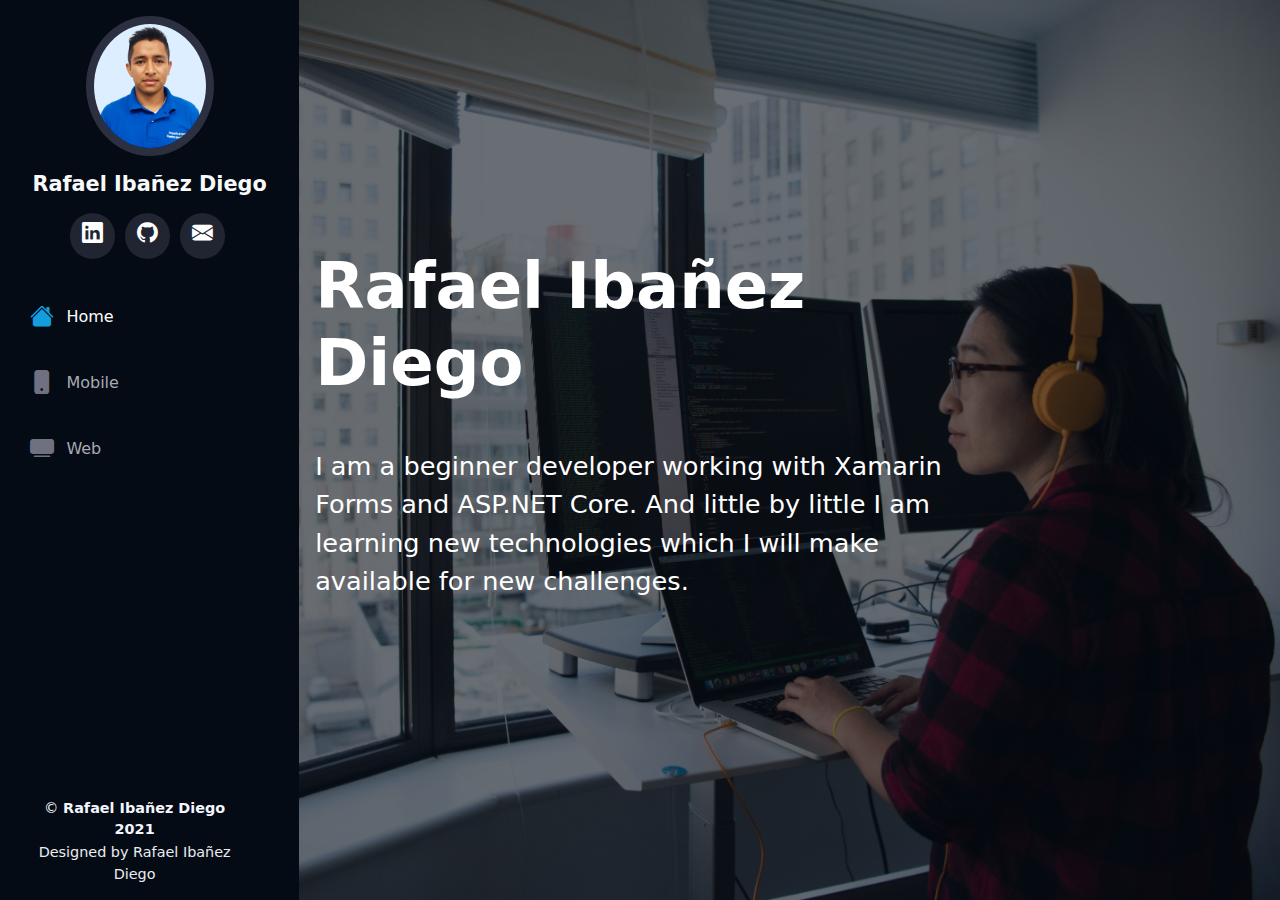
==== index.html @ 7d784d03 "first commit to m digital repository" ====
<!DOCTYPE html>
<html lang="en">

<head>
  <meta charset="UTF-8">
  <meta http-equiv="X-UA-Compatible" content="IE=edge">
  <meta name="viewport" content="width=device-width, initial-scale=1.0">
  <title>Rafael ID</title>

  <!-- CSS CDN -->
  <link rel="stylesheet" href="https://cdn.jsdelivr.net/npm/bootstrap-icons@1.3.0/font/bootstrap-icons.css">
  <!-- local css files -->
  <link rel="stylesheet" href="bootstrap-5/css/bootstrap.css">
  <link rel="stylesheet" href="/css/main.css">
  <link rel="stylesheet" href="/css/responsive.css">



</head>

<body>
  <header id="header">

    <i class="bi bi-list mobile-nav-toggle d-xl-none"></i>
    <div class="d-flex flex-column">
      <div class="profile">
        <img src="img/me.png" alt="" class="img-fluid rounded-circle">
        <h1 class="text-light">Rafael Ibañez Diego</h1>
        <div class="social-links mt-3 text-center">
          <a href="#" class="linkedin"><i class="bi bi-linkedin"></i></a>
          <a href="#" class="github"><i class="bi bi-github"></i></a>
          <a href="#" class="mail"><i class="bi bi-envelope-fill"></i></a>
        </div>
      </div>

      <nav id="navbar" class="nav-menu navbar">
        <ul>
          <li><a href="index.html" class="nav-link scrollto active"><i class="bi bi-house-fill"></i><span
                class="my-auto">Home</span></a></li>
          <li><a href="mobile.html" class="nav-link scrollto"><i class="bi bi-phone-fill"></i><span
                class="align-middle">Mobile</span></a></li>
          <li><a href="web.html" class="nav-link scrollto"><i class="bi bi-tv-fill"></i>Web</a></li>
        </ul>
      </nav>
    </div>
  </header>

  <main id="main">
    <section id="hero" class="d-flex flex-column justify-content-center align-items-start">
      <div class="hero-container col-md-8 col-sm-12">
        <h1>Rafael Ibañez Diego</h1>
        <p>I am a beginner developer working with Xamarin Forms and ASP.NET Core. 
          And little by little I am learning new technologies which I will make available for new challenges.</p>
      </div>
    </section>
  </main>
  <!-- <main id="main" class="hero bg-danger my-auto">
    <section class=" col-lg-7 | d-flex flex-column justify-content-center pt-4 pt-lg-0 order-1 order-lg-1">
      <div class="hero-container">
        <h1>Rafael Ibañez Diego</h1>
        <p>I am a beginner developer working with Xamarin Forms and ASP.NET Core. 
          And little by little I am learning new technologies which I will make available for new challenges.</p>
      </div>
    </section>
  </main> -->



  <footer id="footer">
    <div class="container">
      <div class="copyright"> &copy; <strong>Rafael Ibañez Diego 2021</strong></div>
      <div class="credits">Designed by Rafael Ibañez Diego</div>
    </div>
  </footer>


  <!-- scripts zone -->
  <script src="js/jquery-3.5.1.min.js"></script>
  <script src="bootstrap-5/js/bootstrap.js"></script>
  <script src="js/main.js"></script>
</body>

</html>
---- css/main.css ----
@charset "UTF-8";


/* ----------------------- general ----------------------- s*/
main{
    margin-left: 18.7em;
}

section{
    padding: 2em 1em;
    overflow: hidden;
}
.section-bg{
    background: #f5f8fd;
}
/* ----------------------- header ----------------------- */
#header{
    position: fixed;
    top: 0;
    bottom: 0;
    left: 0;
    width: 18.7em;
    transition: all ease-in-out 0.5s;
    z-index: 9997;
    transition: all 0.5s;
    padding: 0 1em;
    background: #040b14;
    overflow-y: auto;
}

#header .profile img{
    margin: 1em auto;
    display: block;
    width: 8em;
    border: 0.5em solid #2c2f3f;
}

#header .profile h1{
    font-size: 1.3em;
    margin: 0;
    padding: 0;
    font-weight: 600;
    -moz-text-align-last: center;
    text-align-last: center;
}

#header .profile .social-links a{
    font-size: 1.3em;
    display: inline-block;
    background-color: #212431;
    color: #fff;
    line-height: 1;
    padding: 0.5em 0;
    margin-right: 0.2em;
    border-radius: 50%;
    text-align: center;
    width: 2.2em;
    height: 2.2em;
    transition: 0.3s;
}

#header .profile .social-links a:hover{
    background: #149ddd;
    text-decoration: none;
    transform: scale(1.2);
}

/* ----------------------- Menu ----------------------- */
.nav-menu{
    padding: 1.8em 0 0 0;
}

.nav-menu *{
    margin: 0;
    padding: 0;
    list-style: none;
}

.nav-menu > ul > li{
    position: relative;
    white-space: nowrap;
}
.nav-menu a{
    display: flex;
    align-items: center;
    color: #a8a9b4;
    padding: 0.7em 0.9em;
    margin-bottom: 0.5em;
    transition: 0.3s;
    font-size: 1em;
}

.nav-menu a i{
    font-size: 1.5em;
    padding-right: 0.5em;
    color: #6f7180;
}

.nav-menu a:hover, .nav-menu .active, .nav-menu li:hover > a{
    text-decoration: none;
    color: #fff;
}

.nav-menu a:hover i, .nav-menu .active i, .nav-menu li:hover > a i{
    color: #149ddd;
}

/* ----------------------- Mobile navigation ----------------------- */
.mobile-nav-toggle{
    position: fixed;
    right: 0.5em;
    top: 0.5em;
    z-index: 9998;
    border: 0;
    font-size: 1.4em;
    transition: all 0.4s;
    outline: none !important;
    background-color: #149ddd;
    color: #fff;
    width: 2em;
    height: 2em;
    display: inline-flex;
    align-items: center;
    justify-content: center;
    line-height: 0;
    border-radius: 50px;
    cursor: pointer;
}

.mobile-nav-active {
    overflow: hidden;
}

.mobile-nav-active  #header{
    left: 0;
}

/* ----------------------- footer ----------------------- */
#footer{
    padding: 1em;
    color: #f4f6fd;
    font-size: 0.9em;
    position: fixed;
    left: 0;
    bottom: 0;
    width: 18.7em;
    z-index: 9999;
    background: #040b14;
}

#footer .copyright{
   text-align: center;  
}

#footer .credits{
    padding-top: 0.1em;
    text-align: center;
    font-size: 0.8;
    color: #eaebf0;
}

#hero{
    width: 100%;
    height: 100vh;
    background: url('../img/hero-bg.jpg') top center;
    background-size: cover;
}

#hero::before{
    content: "";
    background: rgba(5, 13, 24, 0.6);
    position: absolute;
    bottom: 0;
    top: 0;
    left: 0;
    right: 0;
    z-index: 1;
}

#hero .hero-container{
    position: relative;
    z-index: 2;
    min-width: 300px;
}

#hero h1{
    margin: 0 0 0.7em 0;
    font-size: 4em;
    font-weight: 700;
    color: #fff;
}

#hero p{
    color: #fff;
    margin-bottom: 2em;
    font-size: 1.6em;
}

/* ----------------------- portfolio  breadcrums----------------------- */
.portfolio .portfolio-item{
    margin-bottom: 1em;
}
.portfolio .portfolio-filters{
    margin: 0 auto 2.1em auto;
    list-style: none;
    text-align: center;
    background: #fff;
    border-radius: 3.1em;
    padding: 0.1em 1em;
}

.portfolio .portfolio-filters li{
    cursor: pointer;
    display: inline-block;
    padding: 0.6em 1em 0.5em 1em;
    font-size: 0.8em;
    font-weight: 600;
    line-height: 1;
    text-transform: uppercase;
    color: #272829;
    margin-bottom: 0.3em;
    transition: all 0.3s ease-in-out;
}

.portfolio .portfolio-filters li:hover, .portfolio .portfolio-filters li.filter-active{
    color: #149ddd;
}

/* ----------------------- portfolio contaier and items----------------------- */


.bg-card{
    background: rgba(39, 40, 41, 0.6);
}



.portfolio-item img{
 width: auto;  
 height: 15vw;
 object-fit:cover; 
}
.portfolio-item .item-desc{
    padding: 0;
}
---- css/responsive.css ----
@charset "UTF-8";

@media only screen and (max-width: 1199px){
    #header{
        left: -18.7em;
    }

    main{
        margin-left: 0;
    }

    #footer{
        position: absolute;
        width:auto;
        padding-right: 1.2em 1em;
        top: auto;
        right: 0;
        bottom: 0;
        left: 0;

    }

    .portfolio .portfolio-item{
        width: 50%;
        height: 30vw;
    }

    .portfolio-item img{
        width: 100%;  
        height: 30vw;
        object-fit:cover; 
    }
}

@media only screen and (min-width: 1024px){
    #hero{
        background-attachment: fixed;
    }

   

}

@media only screen and (max-width: 768px){
    #hero h1{
        font-size: 1.7em;
        line-height: 2.2em;
    }

    #hero h2 {
        font-size: 1em;
        line-height: 1.5em;
        margin-bottom: 1.8em;
    }

    .portfolio .portfolio-item{
        width: auto;
        height: 50vw;
        margin-top: 1em;
        margin-right: 1em;
    }

    .portfolio-item img{
        width: 100%;  
        height: 50vw;
        object-fit:cover; 
    }
   
}
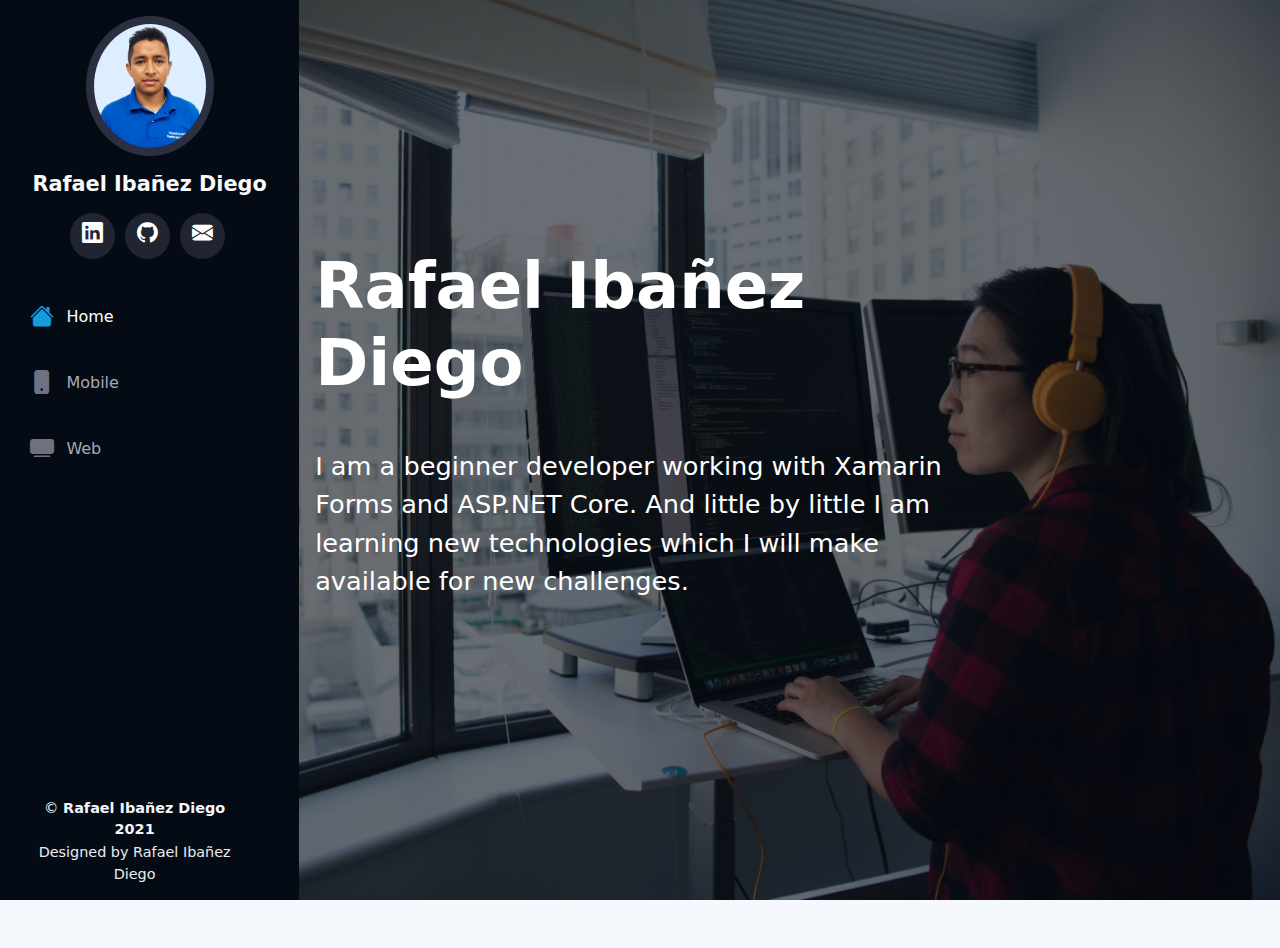
==== commit a25ef744: "create cards to present mobile and web proyects" ====
--- a/index.html
+++ b/index.html
@@ -10,7 +10,7 @@
   <!-- CSS CDN -->
   <link rel="stylesheet" href="https://cdn.jsdelivr.net/npm/bootstrap-icons@1.3.0/font/bootstrap-icons.css">
   <!-- local css files -->
-  <link rel="stylesheet" href="bootstrap-5/css/bootstrap.css">
+  <link rel="stylesheet" href="/vendor/bootstrap-5/css/bootstrap.css">
   <link rel="stylesheet" href="/css/main.css">
   <link rel="stylesheet" href="/css/responsive.css">
 
--- a/css/main.css
+++ b/css/main.css
@@ -1,18 +1,19 @@
 
 @charset "UTF-8";
 
-
+body{
+    
+    background: #f5f8fd;
+}
 /* ----------------------- general ----------------------- s*/
 main{
     margin-left: 18.7em;
+    margin-bottom: 3em;
 }
 
 section{
     padding: 2em 1em;
     overflow: hidden;
-}
-.section-bg{
-    background: #f5f8fd;
 }
 /* ----------------------- header ----------------------- */
 #header{
@@ -244,4 +245,3 @@
 .portfolio-item .item-desc{
     padding: 0;
 }
-
--- a/css/responsive.css
+++ b/css/responsive.css
@@ -30,6 +30,16 @@
         height: 30vw;
         object-fit:cover; 
     }
+
+    #appContainer{
+        padding-right: auto;
+        padding-left: auto;
+    }
+
+    .app-card-container  .app-card{
+        width: 48%;
+        margin-bottom: 2em;
+      }
 }
 
 @media only screen and (min-width: 1024px){
@@ -37,9 +47,16 @@
         background-attachment: fixed;
     }
 
+    #appContainer{
+        padding-right: auto;
+        padding-left: auto;
+    }
+
    
+    
+}
 
-}
+
 
 @media only screen and (max-width: 768px){
     #hero h1{
@@ -65,6 +82,14 @@
         height: 50vw;
         object-fit:cover; 
     }
-   
+    #appContainer{
+        padding-right: auto;
+        padding-left: auto;
+    }
+
+    .app-card-container  .app-card{
+        width: 100%;
+        margin-bottom: 2em;
+      }
 }
 
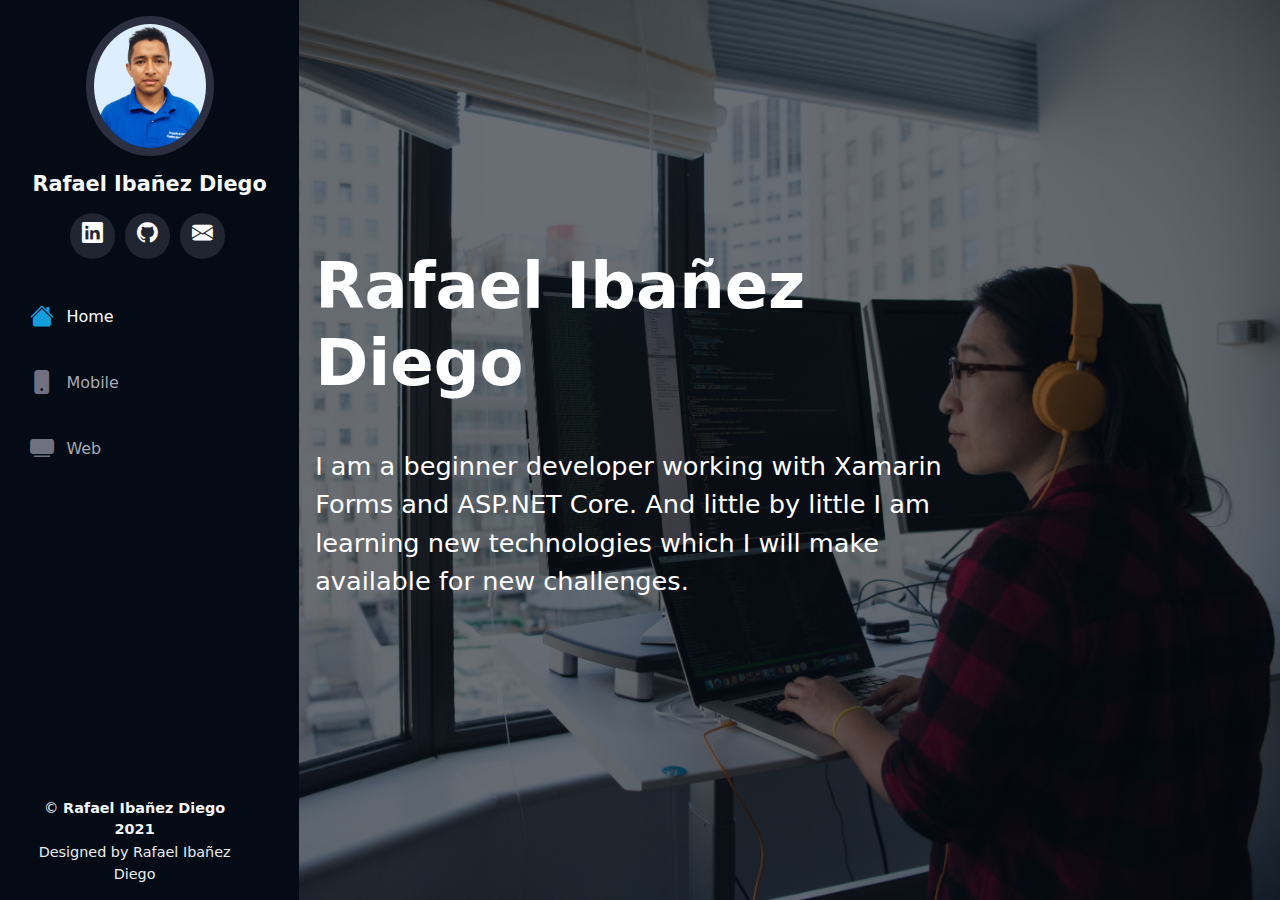
==== commit 0a27a726: "add realimages for web and mobile proyects, add url to social icons" ====
--- a/index.html
+++ b/index.html
@@ -8,11 +8,12 @@
   <title>Rafael ID</title>
 
   <!-- CSS CDN -->
+  <link href="https://cdn.jsdelivr.net/npm/bootstrap@5.0.0-beta2/dist/css/bootstrap.min.css" rel="stylesheet" integrity="sha384-BmbxuPwQa2lc/FVzBcNJ7UAyJxM6wuqIj61tLrc4wSX0szH/Ev+nYRRuWlolflfl" crossorigin="anonymous">
   <link rel="stylesheet" href="https://cdn.jsdelivr.net/npm/bootstrap-icons@1.3.0/font/bootstrap-icons.css">
   <!-- local css files -->
-  <link rel="stylesheet" href="/vendor/bootstrap-5/css/bootstrap.css">
-  <link rel="stylesheet" href="/css/main.css">
-  <link rel="stylesheet" href="/css/responsive.css">
+  <link rel="stylesheet" href="vendor/bootstrap-5/css/bootstrap.css">
+  <link rel="stylesheet" href="css/main.css">
+  <link rel="stylesheet" href="css/responsive.css">
 
 
 
@@ -27,9 +28,9 @@
         <img src="img/me.png" alt="" class="img-fluid rounded-circle">
         <h1 class="text-light">Rafael Ibañez Diego</h1>
         <div class="social-links mt-3 text-center">
-          <a href="#" class="linkedin"><i class="bi bi-linkedin"></i></a>
-          <a href="#" class="github"><i class="bi bi-github"></i></a>
-          <a href="#" class="mail"><i class="bi bi-envelope-fill"></i></a>
+          <a href="https://www.linkedin.com/in/rafaelid" target="_blank" class="linkedin"><i class="bi bi-linkedin"></i></a>
+          <a href="https://github.com/ralfId" target="_blank" class="github"><i class="bi bi-github"></i></a>
+          <a href="mailto:ralf_raid@outlook.es" class="mail"><i class="bi bi-envelope-fill"></i></a>
         </div>
       </div>
 
@@ -76,7 +77,8 @@
 
   <!-- scripts zone -->
   <script src="js/jquery-3.5.1.min.js"></script>
-  <script src="bootstrap-5/js/bootstrap.js"></script>
+  <script src="https://cdn.jsdelivr.net/npm/bootstrap@5.0.0-beta2/dist/js/bootstrap.bundle.min.js" integrity="sha384-b5kHyXgcpbZJO/tY9Ul7kGkf1S0CWuKcCD38l8YkeH8z8QjE0GmW1gYU5S9FOnJ0" crossorigin="anonymous"></script>
+  <script src="vendor/bootstrap-5/js/bootstrap.js"></script>
   <script src="js/main.js"></script>
 </body>
 
--- a/css/main.css
+++ b/css/main.css
@@ -6,9 +6,9 @@
     background: #f5f8fd;
 }
 /* ----------------------- general ----------------------- s*/
+
 main{
     margin-left: 18.7em;
-    margin-bottom: 3em;
 }
 
 section{
